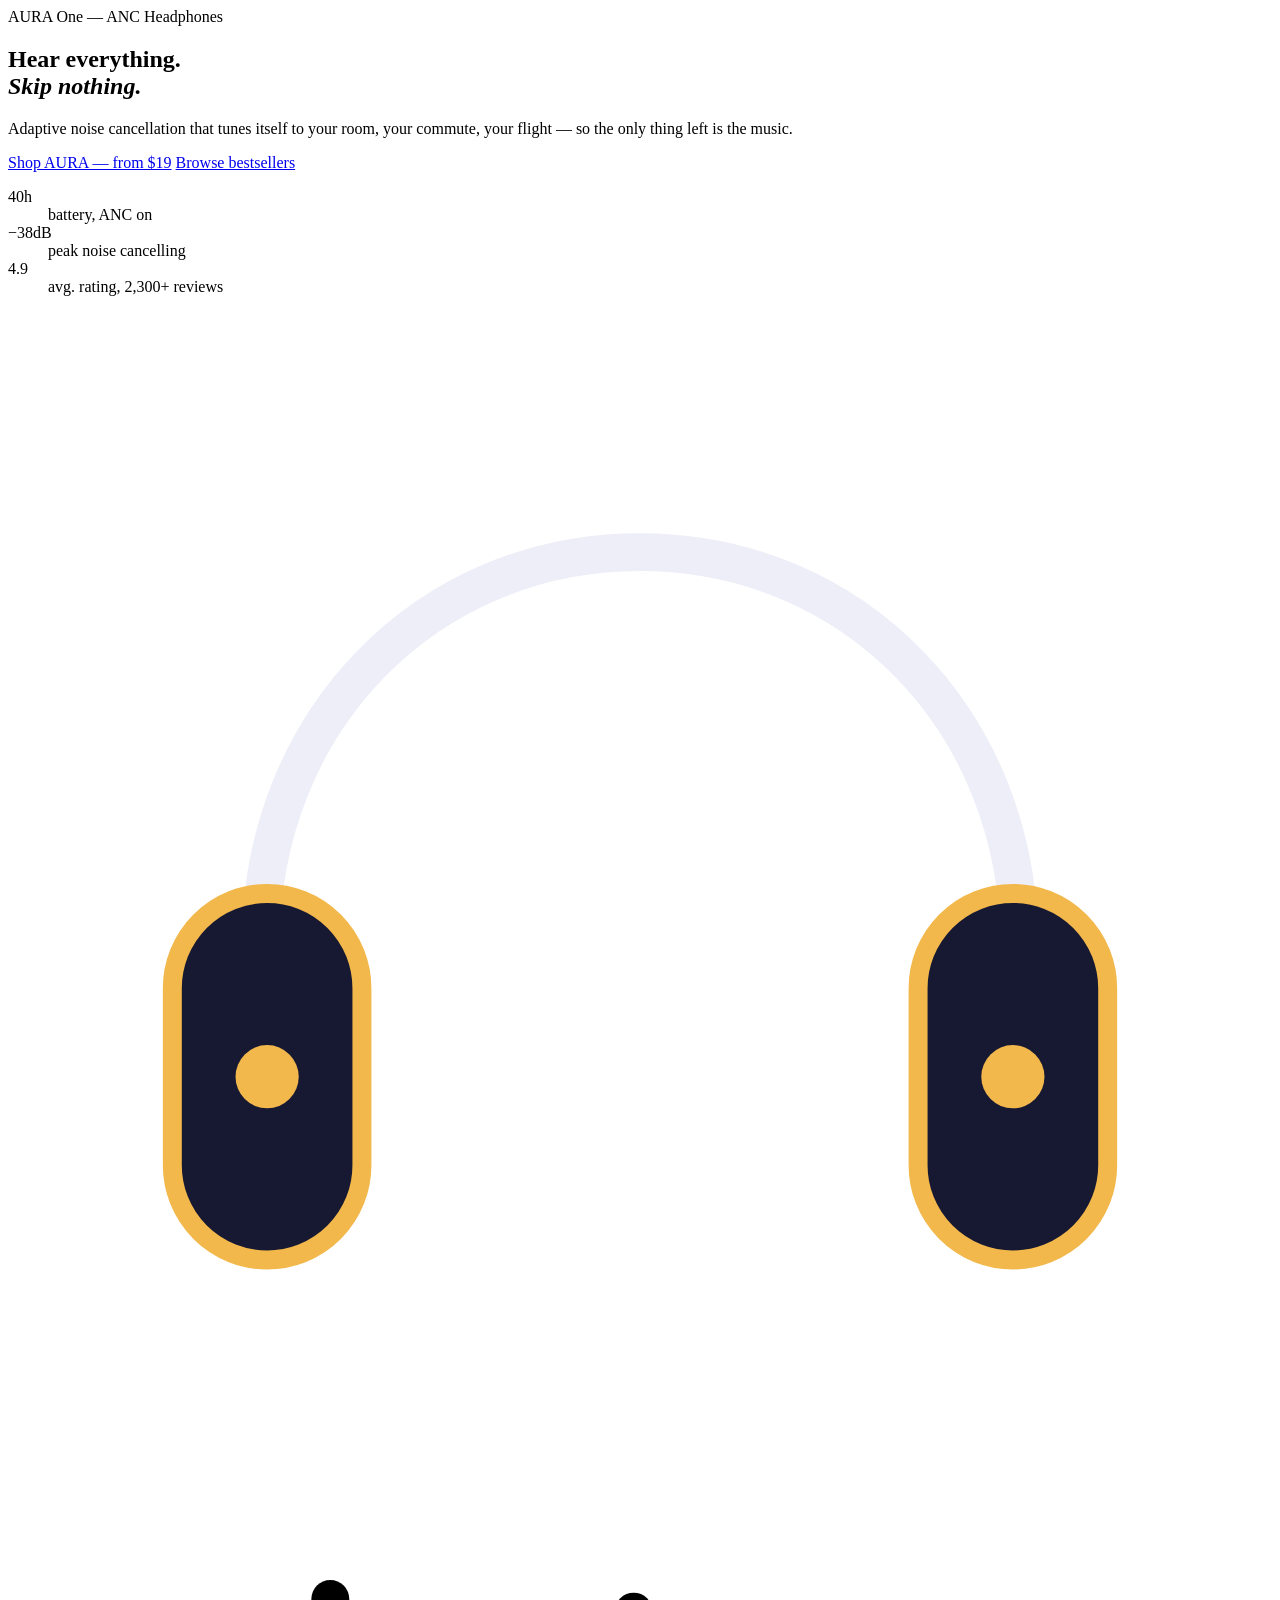
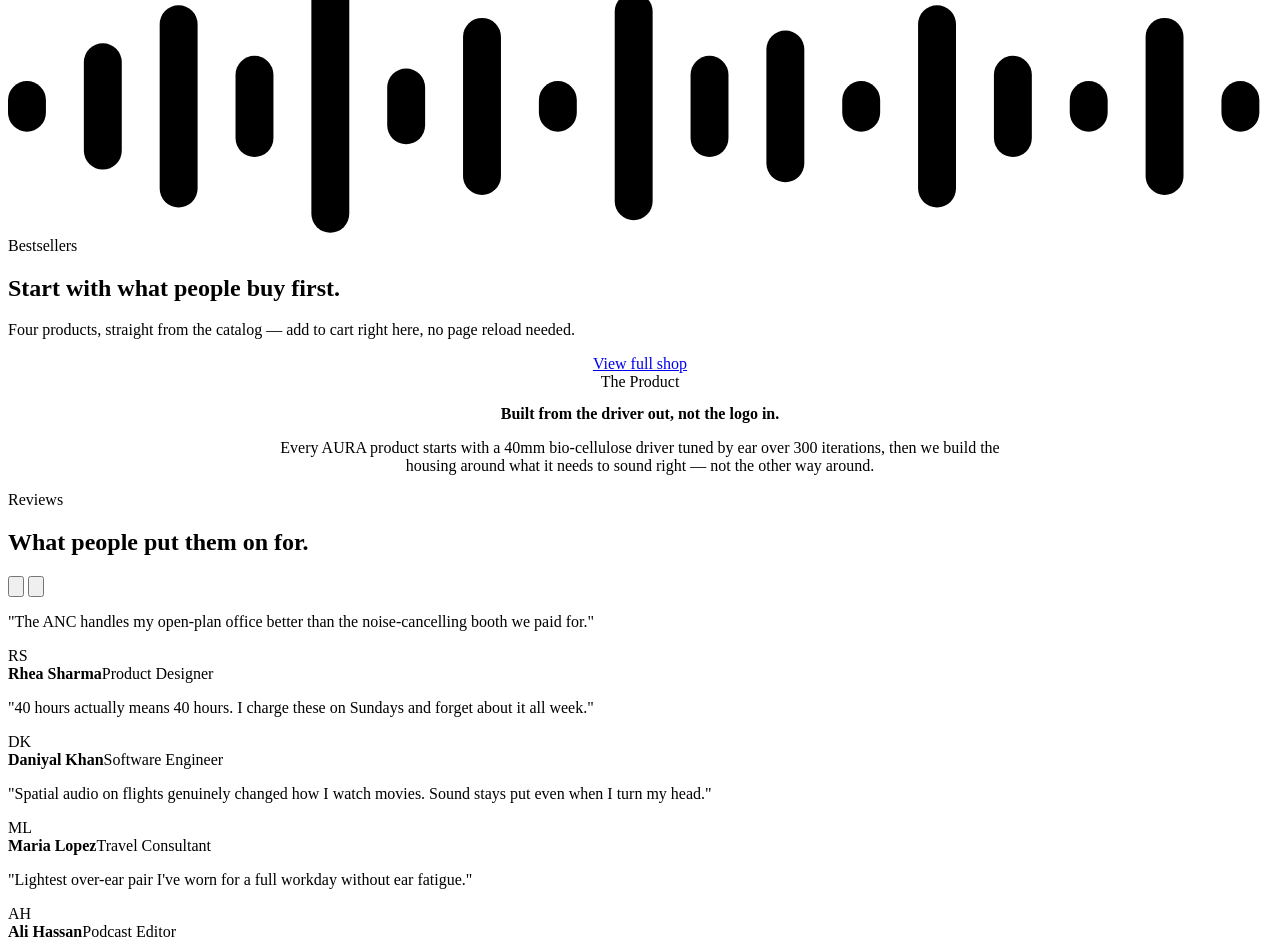
==== index.html @ 290ba837 "Add files via upload" ====
<!DOCTYPE html>
<html lang="en">
<head>
<meta charset="UTF-8" />
<meta name="viewport" content="width=device-width, initial-scale=1.0" />
<title>AURA — Headphones Tuned to Nothing But You</title>
<meta name="description" content="Shop AURA headphones, earbuds, speakers and accessories. Adaptive ANC, 40-hour battery, spatial audio." />

<link rel="preconnect" href="https://fonts.googleapis.com">
<link rel="preconnect" href="https://fonts.gstatic.com" crossorigin>
<link href="https://fonts.googleapis.com/css2?family=Space+Grotesk:wght@500;600;700&family=Inter:wght@400;500;600;700&family=JetBrains+Mono:wght@400;500&display=swap" rel="stylesheet">

<link rel="stylesheet" href="css/tokens.css">
<link rel="stylesheet" href="css/base.css">
<link rel="stylesheet" href="css/components.css">
<link rel="stylesheet" href="css/navbar.css">
<link rel="stylesheet" href="css/hero.css">
<link rel="stylesheet" href="css/shop.css">
<link rel="stylesheet" href="css/testimonials.css">
<link rel="stylesheet" href="css/footer.css">
</head>
<body>

<div id="site-header"></div>

<main id="top">

  <section class="hero">
    <div class="container hero__grid">
      <div class="hero__copy">
        <span class="eyebrow">AURA One — ANC Headphones</span>
        <h1>Hear everything.<br><em>Skip nothing.</em></h1>
        <p>Adaptive noise cancellation that tunes itself to your room, your commute, your flight — so the only thing left is the music.</p>

        <div class="hero__actions">
          <a href="shop.html" class="btn btn--primary">Shop AURA — from $19</a>
          <a href="#featured" class="btn btn--ghost">Browse bestsellers</a>
        </div>

        <dl class="hero__stats">
          <div><dt>40h</dt><dd>battery, ANC on</dd></div>
          <div><dt>−38dB</dt><dd>peak noise cancelling</dd></div>
          <div><dt>4.9</dt><dd>avg. rating, 2,300+ reviews</dd></div>
        </dl>
      </div>

      <div class="hero__visual" aria-hidden="true">
        <div class="hero__orb"></div>
        <svg class="hero__phones" viewBox="0 0 200 200" fill="none" xmlns="http://www.w3.org/2000/svg">
          <path d="M40 100C40 65 66 38 100 38C134 38 160 65 160 100" stroke="#EDEEF7" stroke-width="6" stroke-linecap="round"/>
          <rect x="26" y="92" width="30" height="58" rx="15" fill="#171932" stroke="#F2B84B" stroke-width="3"/>
          <rect x="144" y="92" width="30" height="58" rx="15" fill="#171932" stroke="#F2B84B" stroke-width="3"/>
          <circle cx="41" cy="121" r="5" fill="#F2B84B"/>
          <circle cx="159" cy="121" r="5" fill="#F2B84B"/>
        </svg>
        <svg class="hero__wave" viewBox="0 0 200 40" xmlns="http://www.w3.org/2000/svg">
          <rect x="0" y="16" width="6" height="8" rx="3" style="animation-delay:0ms"/>
          <rect x="12" y="10" width="6" height="20" rx="3" style="animation-delay:80ms"/>
          <rect x="24" y="4" width="6" height="32" rx="3" style="animation-delay:160ms"/>
          <rect x="36" y="12" width="6" height="16" rx="3" style="animation-delay:240ms"/>
          <rect x="48" y="0" width="6" height="40" rx="3" style="animation-delay:320ms"/>
          <rect x="60" y="14" width="6" height="12" rx="3" style="animation-delay:400ms"/>
          <rect x="72" y="6" width="6" height="28" rx="3" style="animation-delay:480ms"/>
          <rect x="84" y="16" width="6" height="8" rx="3" style="animation-delay:560ms"/>
          <rect x="96" y="2" width="6" height="36" rx="3" style="animation-delay:640ms"/>
          <rect x="108" y="12" width="6" height="16" rx="3" style="animation-delay:720ms"/>
          <rect x="120" y="8" width="6" height="24" rx="3" style="animation-delay:800ms"/>
          <rect x="132" y="16" width="6" height="8" rx="3" style="animation-delay:880ms"/>
          <rect x="144" y="4" width="6" height="32" rx="3" style="animation-delay:960ms"/>
          <rect x="156" y="12" width="6" height="16" rx="3" style="animation-delay:1040ms"/>
          <rect x="168" y="16" width="6" height="8" rx="3" style="animation-delay:1120ms"/>
          <rect x="180" y="6" width="6" height="28" rx="3" style="animation-delay:1200ms"/>
          <rect x="192" y="16" width="6" height="8" rx="3" style="animation-delay:1280ms"/>
        </svg>
      </div>
    </div>
  </section>

  <!-- ============================= FEATURED PRODUCTS (dynamic) ============================= -->
  <section class="section" id="featured">
    <div class="container">
      <div class="section-head reveal">
        <span class="eyebrow">Bestsellers</span>
        <h2>Start with what people buy first.</h2>
        <p>Four products, straight from the catalog — add to cart right here, no page reload needed.</p>
      </div>
      <div class="shop-grid" id="featuredGrid"></div>
      <div style="text-align:center; margin-top: var(--sp-6);">
        <a href="shop.html" class="btn btn--ghost">View full shop</a>
      </div>
    </div>
  </section>

  <!-- ============================= ABOUT ============================= -->
  <section class="section" id="about">
    <div class="container about-copy" style="max-width:760px; margin-inline:auto; text-align:center;">
      <span class="eyebrow" style="justify-content:center;">The Product</span>
      <h2 style="font-size: var(--fs-h2); margin-bottom: var(--sp-4);">Built from the driver out, not the logo in.</h2>
      <p class="text-muted" style="font-size: var(--fs-body-lg);">Every AURA product starts with a 40mm bio-cellulose driver tuned by ear over 300 iterations, then we build the housing around what it needs to sound right — not the other way around.</p>
    </div>
  </section>

  <!-- ============================= TESTIMONIALS ============================= -->
  <section class="section" id="testimonials">
    <div class="container">
      <div class="testimonials__head">
        <div class="section-head reveal" style="margin-bottom:0;">
          <span class="eyebrow">Reviews</span>
          <h2>What people put them on for.</h2>
        </div>
        <div class="testimonials__controls reveal">
          <button type="button" data-t-prev aria-label="Previous testimonial">
            <svg viewBox="0 0 24 24" fill="none" stroke="currentColor" stroke-width="2"><path d="M15 18l-6-6 6-6"/></svg>
          </button>
          <button type="button" data-t-next aria-label="Next testimonial">
            <svg viewBox="0 0 24 24" fill="none" stroke="currentColor" stroke-width="2"><path d="M9 18l6-6-6-6"/></svg>
          </button>
        </div>
      </div>

      <div class="testimonials__track-wrap reveal">
        <div class="testimonials__track">
          <article class="card t-card">
            <p class="t-card__quote">"The ANC handles my open-plan office better than the noise-cancelling booth we paid for."</p>
            <div class="t-card__person"><div class="t-card__avatar">RS</div><div><strong>Rhea Sharma</strong><span>Product Designer</span></div></div>
          </article>
          <article class="card t-card">
            <p class="t-card__quote">"40 hours actually means 40 hours. I charge these on Sundays and forget about it all week."</p>
            <div class="t-card__person"><div class="t-card__avatar">DK</div><div><strong>Daniyal Khan</strong><span>Software Engineer</span></div></div>
          </article>
          <article class="card t-card">
            <p class="t-card__quote">"Spatial audio on flights genuinely changed how I watch movies. Sound stays put even when I turn my head."</p>
            <div class="t-card__person"><div class="t-card__avatar">ML</div><div><strong>Maria Lopez</strong><span>Travel Consultant</span></div></div>
          </article>
          <article class="card t-card">
            <p class="t-card__quote">"Lightest over-ear pair I've worn for a full workday without ear fatigue."</p>
            <div class="t-card__person"><div class="t-card__avatar">AH</div><div><strong>Ali Hassan</strong><span>Podcast Editor</span></div></div>
          </article>
        </div>
      </div>
      <div class="testimonials__dots"></div>
    </div>
  </section>

</main>

<div id="site-footer"></div>

<script src="js/products-data.js"></script>
<script src="js/cart-store.js"></script>
<script src="js/layout.js"></script>
<script src="js/product-card.js"></script>
<script src="js/scrollReveal.js" defer></script>
<script src="js/testimonials.js" defer></script>
<script>
  renderHeader('home');
  renderFooter();
  renderProductGrid(document.getElementById('featuredGrid'), PRODUCTS.slice(0, 4));
</script>
</body>
</html>
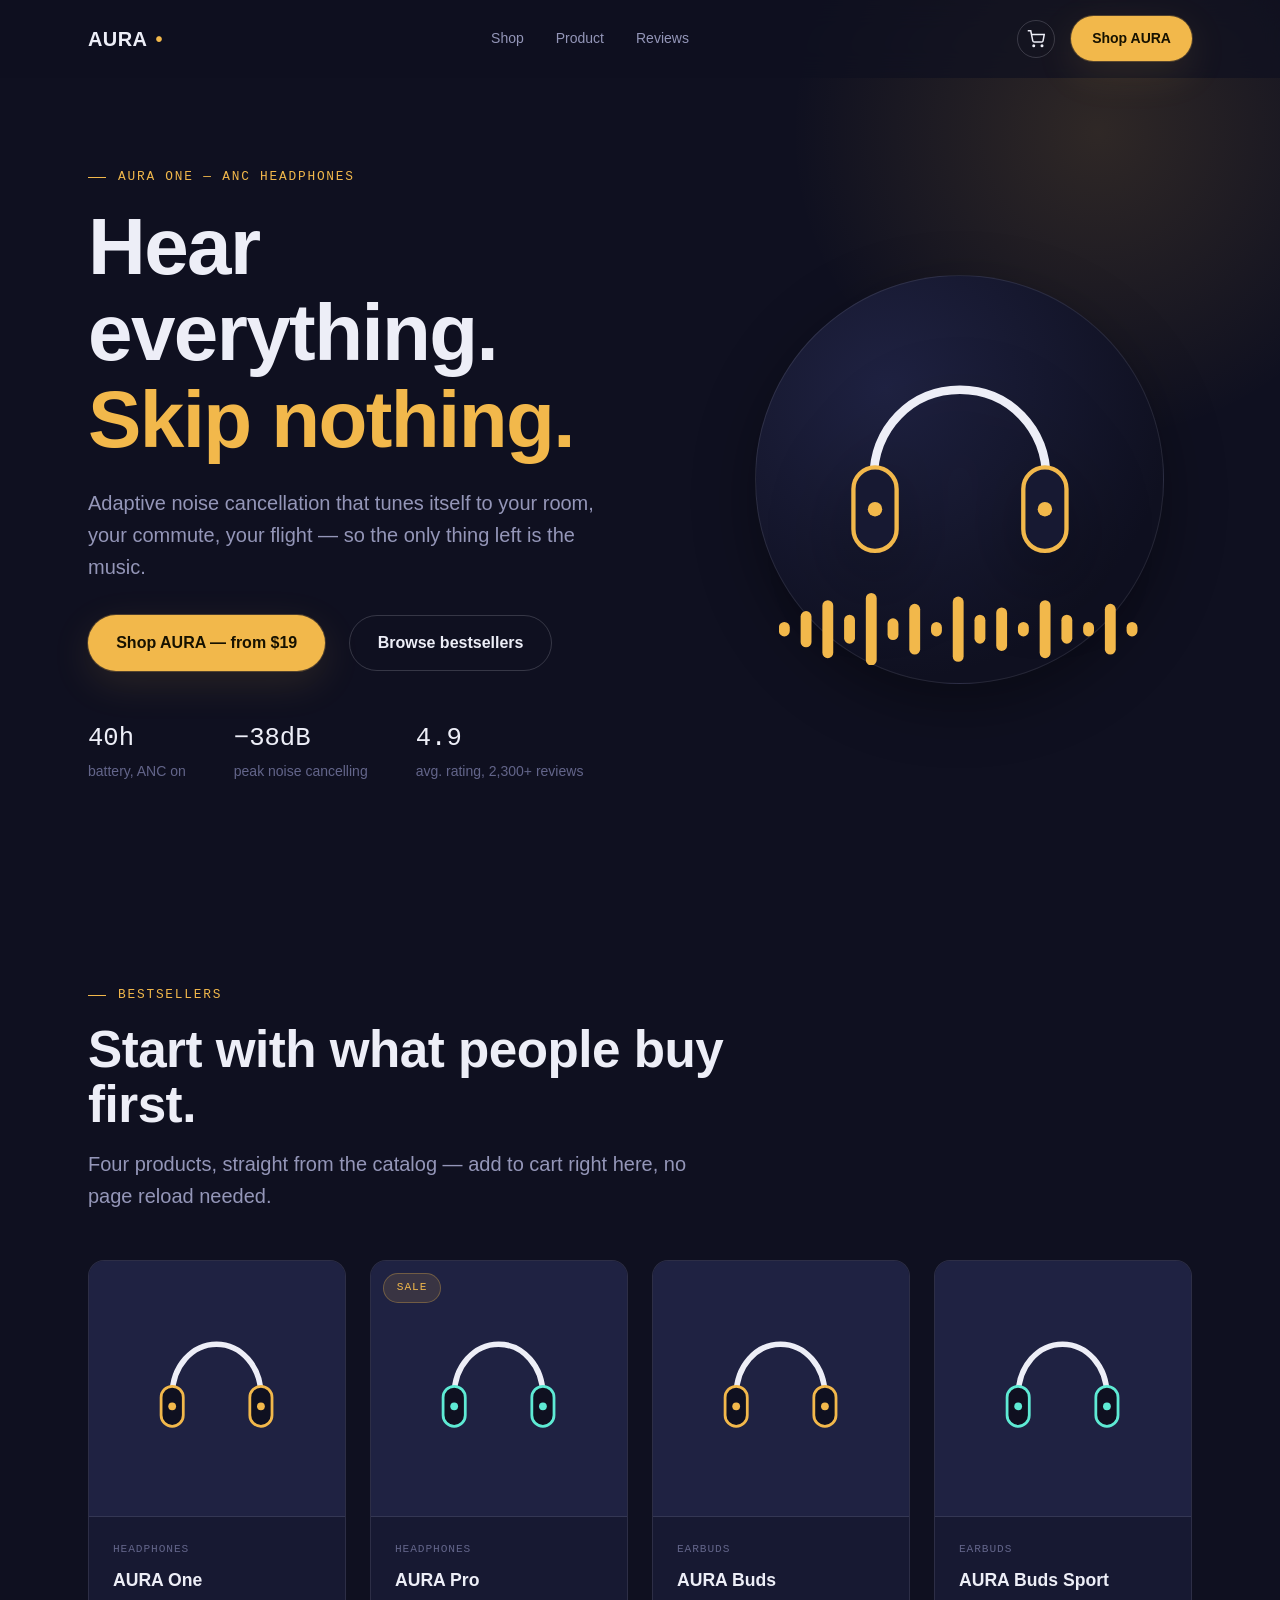
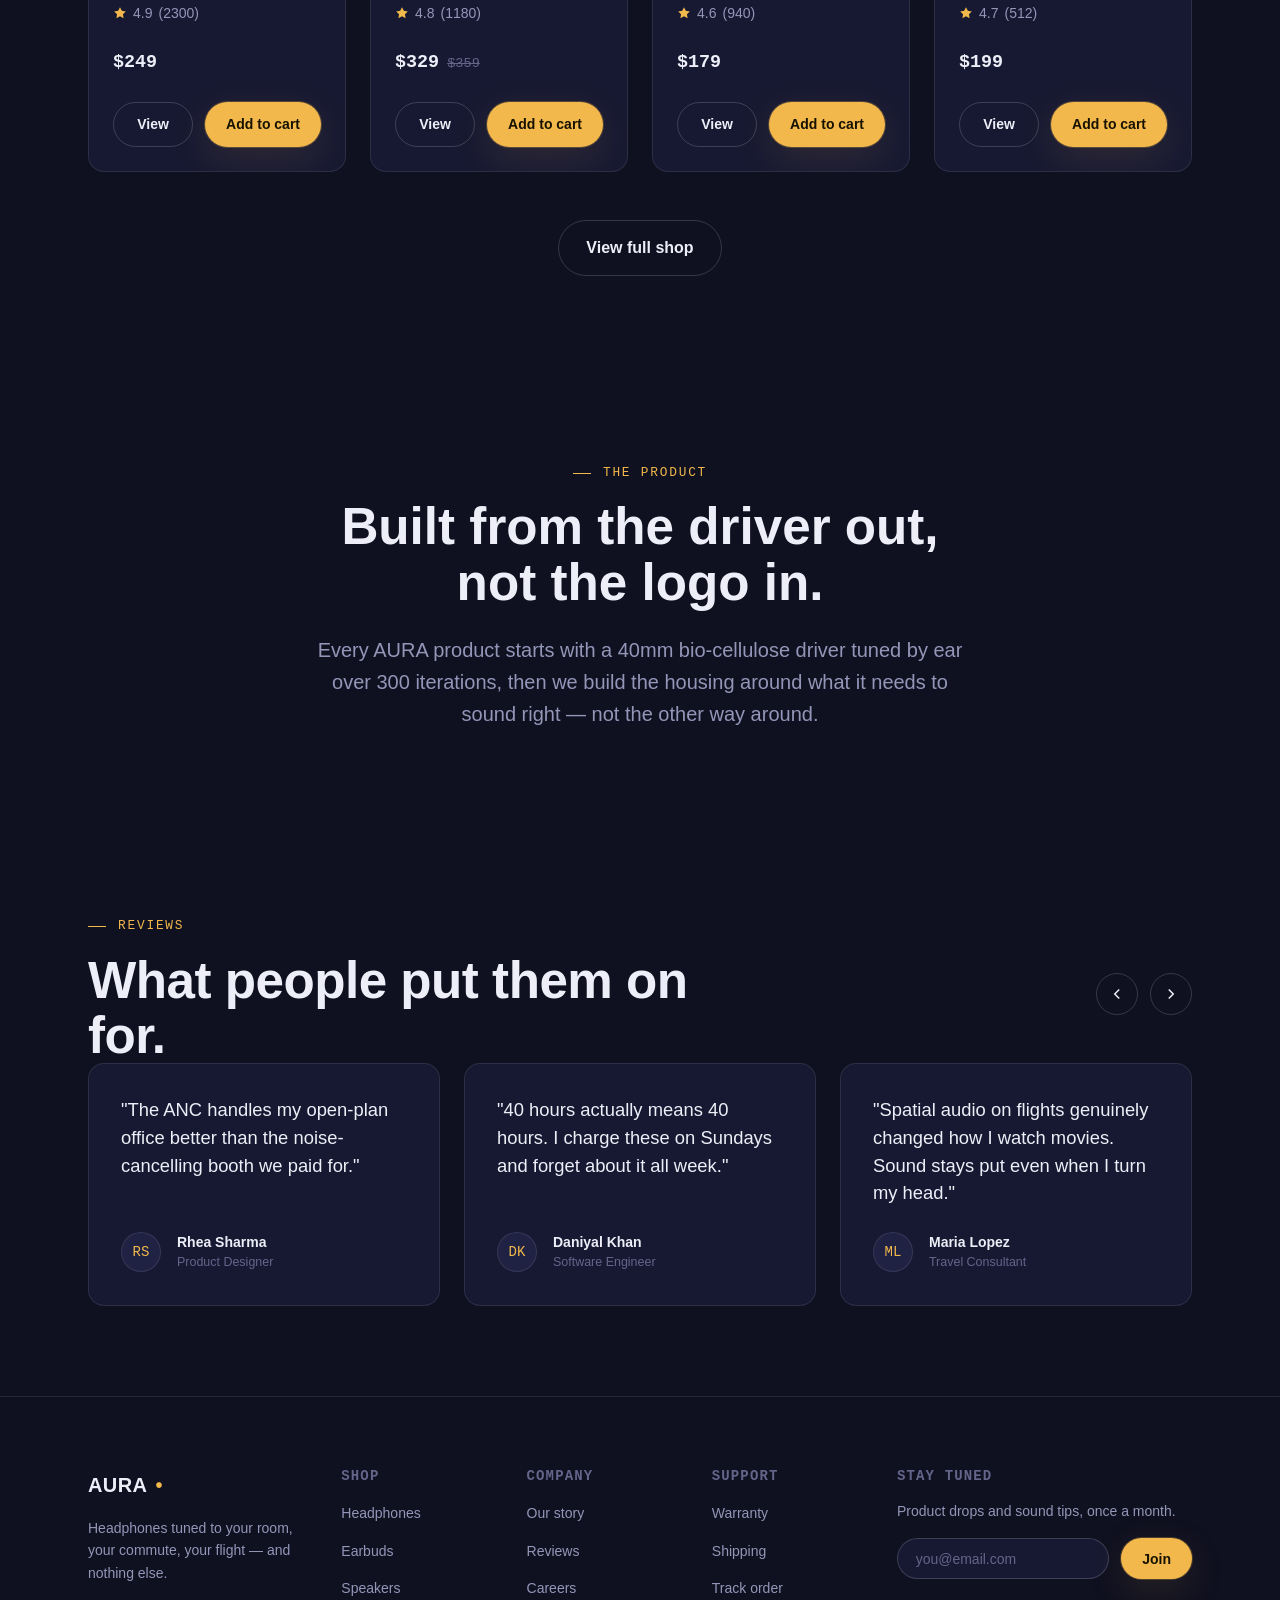
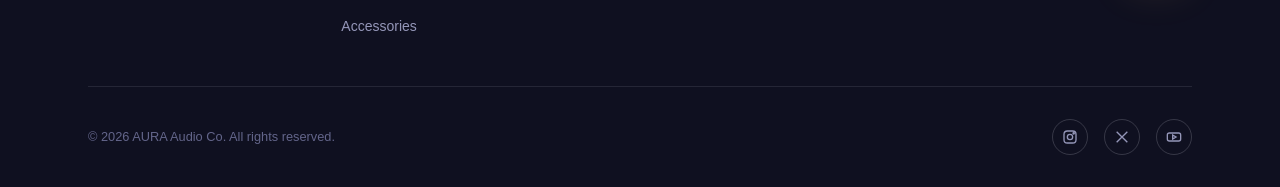
==== commit 5fe7625c: "Update index.html" ====
--- a/index.html
+++ b/index.html
@@ -10,14 +10,14 @@
 <link rel="preconnect" href="https://fonts.gstatic.com" crossorigin>
 <link href="https://fonts.googleapis.com/css2?family=Space+Grotesk:wght@500;600;700&family=Inter:wght@400;500;600;700&family=JetBrains+Mono:wght@400;500&display=swap" rel="stylesheet">
 
-<link rel="stylesheet" href="css/tokens.css">
-<link rel="stylesheet" href="css/base.css">
-<link rel="stylesheet" href="css/components.css">
-<link rel="stylesheet" href="css/navbar.css">
-<link rel="stylesheet" href="css/hero.css">
-<link rel="stylesheet" href="css/shop.css">
-<link rel="stylesheet" href="css/testimonials.css">
-<link rel="stylesheet" href="css/footer.css">
+<link rel="stylesheet" href="tokens.css">
+<link rel="stylesheet" href="base.css">
+<link rel="stylesheet" href="components.css">
+<link rel="stylesheet" href="navbar.css">
+<link rel="stylesheet" href="hero.css">
+<link rel="stylesheet" href="shop.css">
+<link rel="stylesheet" href="testimonials.css">
+<link rel="stylesheet" href="footer.css">
 </head>
 <body>
 
@@ -146,12 +146,12 @@
 
 <div id="site-footer"></div>
 
-<script src="js/products-data.js"></script>
-<script src="js/cart-store.js"></script>
-<script src="js/layout.js"></script>
-<script src="js/product-card.js"></script>
-<script src="js/scrollReveal.js" defer></script>
-<script src="js/testimonials.js" defer></script>
+<script src="products-data.js"></script>
+<script src="cart-store.js"></script>
+<script src="layout.js"></script>
+<script src="product-card.js"></script>
+<script src="scrollReveal.js" defer></script>
+<script src="testimonials.js" defer></script>
 <script>
   renderHeader('home');
   renderFooter();
--- a/tokens.css
+++ b/tokens.css
@@ -0,0 +1,68 @@
+/* ==========================================================================
+   AURA — Design Tokens
+   Single source of truth for color, type, spacing, motion.
+   Every component file reads from these variables — never hardcode values.
+   ========================================================================== */
+
+:root {
+  /* ---- Color: deep indigo studio, warm signal gold ---- */
+  --color-bg: #0F1020;
+  --color-bg-panel: #171932;
+  --color-bg-panel-raised: #1F2242;
+  --color-line: rgba(232, 233, 243, 0.10);
+  --color-line-strong: rgba(232, 233, 243, 0.18);
+
+  --color-text: #EDEEF7;
+  --color-text-muted: #9496B8;
+  --color-text-faint: #63658A;
+
+  --color-accent: #F2B84B;       /* signal gold — CTAs, highlights, waveform peaks */
+  --color-accent-dim: #B98A2E;
+  --color-accent-ink: #171200;   /* text on top of gold */
+
+  --color-teal: #5EEAD4;         /* secondary accent — used sparingly for data/specs */
+
+  /* ---- Type ---- */
+  --font-display: 'Space Grotesk', 'Segoe UI', sans-serif;
+  --font-body: 'Inter', 'Segoe UI', sans-serif;
+  --font-mono: 'JetBrains Mono', 'Courier New', monospace;
+
+  --fs-h1: clamp(2.6rem, 5vw + 1rem, 5rem);
+  --fs-h2: clamp(2rem, 3vw + 1rem, 3.2rem);
+  --fs-h3: clamp(1.3rem, 1.2vw + 1rem, 1.7rem);
+  --fs-body-lg: clamp(1.05rem, 0.4vw + 1rem, 1.25rem);
+  --fs-body: 1rem;
+  --fs-small: 0.875rem;
+  --fs-eyebrow: 0.8rem;
+
+  /* ---- Spacing scale (8px base) ---- */
+  --sp-1: 0.5rem;
+  --sp-2: 0.75rem;
+  --sp-3: 1rem;
+  --sp-4: 1.5rem;
+  --sp-5: 2rem;
+  --sp-6: 3rem;
+  --sp-7: 4.5rem;
+  --sp-8: 7rem;
+
+  --section-pad-y: clamp(4rem, 7vw, 7rem);
+  --container-w: 1200px;
+  --container-pad-x: clamp(1.25rem, 4vw, 3rem);
+
+  /* ---- Shape & motion ---- */
+  --radius-sm: 8px;
+  --radius-md: 16px;
+  --radius-lg: 28px;
+  --radius-pill: 999px;
+
+  --ease-out: cubic-bezier(0.16, 1, 0.3, 1);
+  --dur-fast: 180ms;
+  --dur-med: 420ms;
+
+  --shadow-soft: 0 20px 60px rgba(0, 0, 0, 0.35);
+  --shadow-glow: 0 0 0 1px rgba(242, 184, 75, 0.25), 0 12px 40px rgba(242, 184, 75, 0.12);
+}
+
+@media (prefers-reduced-motion: reduce) {
+  :root { --dur-fast: 0ms; --dur-med: 0ms; }
+}
--- a/base.css
+++ b/base.css
@@ -0,0 +1,101 @@
+/* ==========================================================================
+   Base — reset, typography, layout primitives
+   ========================================================================== */
+
+*, *::before, *::after { box-sizing: border-box; }
+
+html { scroll-behavior: smooth; }
+
+body {
+  margin: 0;
+  background: var(--color-bg);
+  color: var(--color-text);
+  font-family: var(--font-body);
+  font-size: var(--fs-body);
+  line-height: 1.6;
+  -webkit-font-smoothing: antialiased;
+  overflow-x: hidden;
+}
+
+img, svg { display: block; max-width: 100%; }
+
+a { color: inherit; text-decoration: none; }
+
+h1, h2, h3, h4 { font-family: var(--font-display); margin: 0; line-height: 1.08; font-weight: 600; }
+p { margin: 0; }
+ul { margin: 0; padding: 0; list-style: none; }
+button { font-family: inherit; cursor: pointer; }
+
+:focus-visible {
+  outline: 2px solid var(--color-accent);
+  outline-offset: 3px;
+  border-radius: 4px;
+}
+
+.container {
+  width: 100%;
+  max-width: var(--container-w);
+  margin-inline: auto;
+  padding-inline: var(--container-pad-x);
+}
+
+.section {
+  padding-block: var(--section-pad-y);
+  position: relative;
+}
+
+.eyebrow {
+  font-family: var(--font-mono);
+  font-size: var(--fs-eyebrow);
+  letter-spacing: 0.14em;
+  text-transform: uppercase;
+  color: var(--color-accent);
+  display: inline-flex;
+  align-items: center;
+  gap: var(--sp-2);
+  margin-bottom: var(--sp-3);
+}
+
+.eyebrow::before {
+  content: '';
+  width: 18px;
+  height: 1px;
+  background: var(--color-accent);
+}
+
+.section-head {
+  max-width: 640px;
+  margin-bottom: var(--sp-6);
+}
+
+.section-head h2 {
+  font-size: var(--fs-h2);
+  letter-spacing: -0.01em;
+}
+
+.section-head p {
+  margin-top: var(--sp-3);
+  color: var(--color-text-muted);
+  font-size: var(--fs-body-lg);
+}
+
+.text-muted { color: var(--color-text-muted); }
+
+.visually-hidden {
+  position: absolute;
+  width: 1px; height: 1px;
+  overflow: hidden;
+  clip: rect(0 0 0 0);
+  white-space: nowrap;
+}
+
+/* Reveal-on-scroll utility, toggled by js/scrollReveal.js */
+.reveal {
+  opacity: 0;
+  transform: translateY(24px);
+  transition: opacity var(--dur-med) var(--ease-out), transform var(--dur-med) var(--ease-out);
+}
+.reveal.is-visible {
+  opacity: 1;
+  transform: translateY(0);
+}
--- a/components.css
+++ b/components.css
@@ -0,0 +1,80 @@
+/* ==========================================================================
+   Components — buttons, cards, badges, dividers
+   Reused across every section so the whole site stays visually consistent.
+   ========================================================================== */
+
+/* ---- Buttons ---- */
+.btn {
+  display: inline-flex;
+  align-items: center;
+  justify-content: center;
+  gap: var(--sp-2);
+  padding: 0.9rem 1.7rem;
+  border-radius: var(--radius-pill);
+  font-family: var(--font-body);
+  font-weight: 600;
+  font-size: var(--fs-body);
+  border: 1px solid transparent;
+  transition: transform var(--dur-fast) var(--ease-out), box-shadow var(--dur-fast) var(--ease-out), background var(--dur-fast) var(--ease-out);
+  white-space: nowrap;
+}
+.btn:hover { transform: translateY(-2px); }
+.btn:active { transform: translateY(0); }
+
+.btn--primary {
+  background: var(--color-accent);
+  color: var(--color-accent-ink);
+  box-shadow: var(--shadow-glow);
+}
+.btn--primary:hover { box-shadow: 0 0 0 1px rgba(242,184,75,0.4), 0 18px 50px rgba(242, 184, 75, 0.22); }
+
+.btn--ghost {
+  background: transparent;
+  color: var(--color-text);
+  border-color: var(--color-line-strong);
+}
+.btn--ghost:hover { border-color: var(--color-accent); color: var(--color-accent); }
+
+.btn--sm { padding: 0.65rem 1.25rem; font-size: var(--fs-small); }
+.btn--block { width: 100%; }
+
+/* ---- Card ---- */
+.card {
+  background: var(--color-bg-panel);
+  border: 1px solid var(--color-line);
+  border-radius: var(--radius-md);
+  padding: var(--sp-5);
+  transition: border-color var(--dur-fast) var(--ease-out), transform var(--dur-fast) var(--ease-out);
+}
+.card:hover { border-color: var(--color-line-strong); }
+
+/* ---- Badge / pill tag ---- */
+.badge {
+  display: inline-flex;
+  align-items: center;
+  padding: 0.3rem 0.8rem;
+  border-radius: var(--radius-pill);
+  font-family: var(--font-mono);
+  font-size: 0.7rem;
+  letter-spacing: 0.08em;
+  text-transform: uppercase;
+  background: rgba(242, 184, 75, 0.12);
+  color: var(--color-accent);
+  border: 1px solid rgba(242, 184, 75, 0.3);
+}
+
+/* ---- Waveform divider — the site's signature motif ---- */
+.waveform-divider {
+  width: 100%;
+  height: 40px;
+  display: block;
+  color: var(--color-line-strong);
+}
+.waveform-divider path { stroke: currentColor; }
+
+/* ---- Numeric spec chip (mono font for data) ---- */
+.spec {
+  font-family: var(--font-mono);
+  color: var(--color-teal);
+  font-size: var(--fs-small);
+}
--- a/navbar.css
+++ b/navbar.css
@@ -0,0 +1,119 @@
+/* ==========================================================================
+   Navbar
+   ========================================================================== */
+
+.navbar {
+  position: fixed;
+  top: 0; left: 0; right: 0;
+  z-index: 100;
+  padding-block: var(--sp-3);
+  background: rgba(15, 16, 32, 0.7);
+  backdrop-filter: blur(14px);
+  -webkit-backdrop-filter: blur(14px);
+  border-bottom: 1px solid transparent;
+  transition: border-color var(--dur-fast) var(--ease-out), background var(--dur-fast) var(--ease-out);
+}
+.navbar.is-scrolled {
+  border-bottom-color: var(--color-line);
+  background: rgba(15, 16, 32, 0.92);
+}
+
+.navbar__inner {
+  display: flex;
+  align-items: center;
+  justify-content: space-between;
+  gap: var(--sp-4);
+}
+
+.navbar__logo {
+  font-family: var(--font-display);
+  font-size: 1.25rem;
+  font-weight: 700;
+  letter-spacing: 0.02em;
+  display: flex;
+  align-items: center;
+  gap: 0.5rem;
+}
+.navbar__logo span { color: var(--color-accent); }
+
+.navbar__links {
+  display: flex;
+  align-items: center;
+  gap: var(--sp-5);
+}
+.navbar__links a {
+  font-size: var(--fs-small);
+  color: var(--color-text-muted);
+  transition: color var(--dur-fast) var(--ease-out);
+}
+.navbar__links a:hover { color: var(--color-text); }
+
+.navbar__cta { display: flex; align-items: center; gap: var(--sp-3); }
+
+.cart-link {
+  position: relative;
+  width: 38px; height: 38px;
+  display: grid;
+  place-items: center;
+  color: var(--color-text);
+  border: 1px solid var(--color-line-strong);
+  border-radius: 50%;
+  transition: border-color var(--dur-fast) var(--ease-out), color var(--dur-fast) var(--ease-out);
+}
+.cart-link:hover { border-color: var(--color-accent); color: var(--color-accent); }
+.cart-link svg { width: 18px; height: 18px; }
+.cart-link__badge {
+  position: absolute;
+  top: -6px; right: -6px;
+  min-width: 18px; height: 18px;
+  padding: 0 4px;
+  border-radius: var(--radius-pill);
+  background: var(--color-accent);
+  color: var(--color-accent-ink);
+  font-family: var(--font-mono);
+  font-size: 0.65rem;
+  font-weight: 700;
+  display: none;
+  align-items: center;
+  justify-content: center;
+}
+
+.navbar__toggle {
+  display: none;
+  flex-direction: column;
+  gap: 5px;
+  background: none;
+  border: none;
+  padding: 8px;
+}
+.navbar__toggle span {
+  width: 22px; height: 2px;
+  background: var(--color-text);
+  border-radius: 2px;
+  transition: transform var(--dur-fast) var(--ease-out), opacity var(--dur-fast) var(--ease-out);
+}
+.navbar__toggle[aria-expanded="true"] span:nth-child(1) { transform: translateY(7px) rotate(45deg); }
+.navbar__toggle[aria-expanded="true"] span:nth-child(2) { opacity: 0; }
+.navbar__toggle[aria-expanded="true"] span:nth-child(3) { transform: translateY(-7px) rotate(-45deg); }
+
+@media (max-width: 860px) {
+  .navbar__links {
+    position: fixed;
+    top: 64px; left: 0; right: 0;
+    flex-direction: column;
+    align-items: stretch;
+    gap: 0;
+    background: var(--color-bg-panel);
+    border-bottom: 1px solid var(--color-line);
+    max-height: 0;
+    overflow: hidden;
+    transition: max-height var(--dur-med) var(--ease-out);
+  }
+  .navbar__links.is-open { max-height: 320px; }
+  .navbar__links a {
+    padding: var(--sp-3) var(--container-pad-x);
+    border-bottom: 1px solid var(--color-line);
+  }
+  .navbar__toggle { display: flex; }
+  .navbar__cta .btn--ghost { display: none; }
+}
--- a/hero.css
+++ b/hero.css
@@ -0,0 +1,126 @@
+/* ==========================================================================
+   Hero
+   ========================================================================== */
+
+.hero {
+  padding-top: clamp(7rem, 14vw, 10rem);
+  padding-bottom: var(--section-pad-y);
+  position: relative;
+  overflow: hidden;
+}
+
+.hero::before {
+  content: '';
+  position: absolute;
+  top: -20%; right: -10%;
+  width: 620px; height: 620px;
+  background: radial-gradient(circle, rgba(242, 184, 75, 0.14) 0%, transparent 70%);
+  pointer-events: none;
+}
+
+.hero__grid {
+  display: grid;
+  grid-template-columns: 1.1fr 0.9fr;
+  gap: var(--sp-7);
+  align-items: center;
+}
+
+.hero__copy h1 {
+  font-size: var(--fs-h1);
+  letter-spacing: -0.02em;
+  margin-bottom: var(--sp-4);
+}
+.hero__copy h1 em {
+  font-style: normal;
+  color: var(--color-accent);
+}
+
+.hero__copy p {
+  font-size: var(--fs-body-lg);
+  color: var(--color-text-muted);
+  max-width: 46ch;
+  margin-bottom: var(--sp-5);
+}
+
+.hero__actions {
+  display: flex;
+  align-items: center;
+  gap: var(--sp-4);
+  flex-wrap: wrap;
+  margin-bottom: var(--sp-6);
+}
+
+.hero__actions .btn--ghost {
+  gap: var(--sp-2);
+}
+
+.hero__stats {
+  display: flex;
+  gap: var(--sp-6);
+  flex-wrap: wrap;
+}
+.hero__stats dt {
+  font-family: var(--font-mono);
+  font-size: 1.6rem;
+  color: var(--color-text);
+}
+.hero__stats dd {
+  margin: 0;
+  font-size: var(--fs-small);
+  color: var(--color-text-faint);
+}
+
+/* ---- Visual: headphone silhouette + live waveform ---- */
+.hero__visual {
+  position: relative;
+  aspect-ratio: 1 / 1;
+  display: grid;
+  place-items: center;
+}
+
+.hero__orb {
+  position: absolute;
+  inset: 6%;
+  border-radius: 50%;
+  background: radial-gradient(circle at 32% 28%, var(--color-bg-panel-raised), var(--color-bg) 72%);
+  border: 1px solid var(--color-line);
+  box-shadow: var(--shadow-soft);
+}
+
+.hero__phones {
+  position: relative;
+  width: 62%;
+  z-index: 2;
+  filter: drop-shadow(0 30px 40px rgba(0,0,0,0.45));
+}
+
+.hero__wave {
+  position: absolute;
+  bottom: 10%;
+  left: 50%;
+  transform: translateX(-50%);
+  width: 78%;
+  z-index: 3;
+}
+
+.hero__wave rect {
+  fill: var(--color-accent);
+  animation: wave-pulse 1.1s ease-in-out infinite;
+  transform-origin: center;
+}
+
+@keyframes wave-pulse {
+  0%, 100% { transform: scaleY(0.35); }
+  50% { transform: scaleY(1); }
+}
+
+@media (max-width: 960px) {
+  .hero__grid { grid-template-columns: 1fr; }
+  .hero__visual { max-width: 420px; margin-inline: auto; order: -1; }
+}
+
+@media (max-width: 480px) {
+  .hero__stats { gap: var(--sp-5); }
+  .hero__actions { flex-direction: column; align-items: stretch; }
+  .hero__actions .btn { width: 100%; }
+}
--- a/shop.css
+++ b/shop.css
@@ -0,0 +1,213 @@
+/* ==========================================================================
+   Product card component — reused on home (featured), shop grid,
+   and "related products" on the product detail page.
+   ========================================================================== */
+
+.product-card {
+  display: flex;
+  flex-direction: column;
+  overflow: hidden;
+  padding: 0;
+}
+
+.product-card__media {
+  aspect-ratio: 1 / 1;
+  background: var(--color-bg-panel-raised);
+  display: grid;
+  place-items: center;
+  position: relative;
+  border-bottom: 1px solid var(--color-line);
+}
+.product-card__media svg { width: 52%; }
+
+.product-card__sale {
+  position: absolute;
+  top: 12px; left: 12px;
+}
+
+.product-card__body {
+  padding: var(--sp-4);
+  display: flex;
+  flex-direction: column;
+  gap: var(--sp-2);
+  flex: 1;
+}
+
+.product-card__cat {
+  font-family: var(--font-mono);
+  font-size: 0.7rem;
+  letter-spacing: 0.08em;
+  text-transform: uppercase;
+  color: var(--color-text-faint);
+}
+
+.product-card__name {
+  font-family: var(--font-display);
+  font-size: 1.1rem;
+  font-weight: 600;
+}
+.product-card__name a { color: inherit; }
+.product-card__name a:hover { color: var(--color-accent); }
+
+.product-card__rating {
+  display: flex;
+  align-items: center;
+  gap: 6px;
+  font-size: var(--fs-small);
+  color: var(--color-text-muted);
+}
+.product-card__rating svg { width: 14px; height: 14px; color: var(--color-accent); }
+
+.product-card__price {
+  display: flex;
+  align-items: baseline;
+  gap: 8px;
+  margin-top: auto;
+  padding-top: var(--sp-2);
+}
+.product-card__price .now { font-family: var(--font-mono); font-size: 1.15rem; font-weight: 600; }
+.product-card__price .was { font-family: var(--font-mono); font-size: 0.85rem; color: var(--color-text-faint); text-decoration: line-through; }
+
+.product-card__actions {
+  padding: 0 var(--sp-4) var(--sp-4);
+  display: flex;
+  gap: var(--sp-2);
+}
+.product-card__actions .btn { flex: 1; }
+
+/* ==========================================================================
+   Shop page — header bar, filters, grid, empty state
+   ========================================================================== */
+
+.shop-hero {
+  padding-top: clamp(6.5rem, 12vw, 8.5rem);
+  padding-bottom: var(--sp-6);
+}
+.shop-hero h1 { font-size: var(--fs-h2); margin-bottom: var(--sp-2); }
+.shop-hero p { color: var(--color-text-muted); font-size: var(--fs-body-lg); max-width: 60ch; }
+
+.shop-toolbar {
+  display: flex;
+  align-items: center;
+  justify-content: space-between;
+  gap: var(--sp-4);
+  flex-wrap: wrap;
+  padding-bottom: var(--sp-5);
+  margin-bottom: var(--sp-5);
+  border-bottom: 1px solid var(--color-line);
+}
+
+.shop-filters {
+  display: flex;
+  gap: var(--sp-2);
+  flex-wrap: wrap;
+}
+.filter-pill {
+  padding: 0.5rem 1rem;
+  border-radius: var(--radius-pill);
+  border: 1px solid var(--color-line-strong);
+  background: transparent;
+  color: var(--color-text-muted);
+  font-size: var(--fs-small);
+  transition: all var(--dur-fast) var(--ease-out);
+}
+.filter-pill:hover { color: var(--color-text); border-color: var(--color-text-muted); }
+.filter-pill.is-active {
+  background: var(--color-accent);
+  border-color: var(--color-accent);
+  color: var(--color-accent-ink);
+  font-weight: 600;
+}
+
+.shop-search-sort {
+  display: flex;
+  gap: var(--sp-3);
+  align-items: center;
+}
+
+.shop-search {
+  display: flex;
+  align-items: center;
+  gap: var(--sp-2);
+  background: var(--color-bg-panel);
+  border: 1px solid var(--color-line-strong);
+  border-radius: var(--radius-pill);
+  padding: 0.55rem 1rem;
+}
+.shop-search svg { width: 16px; height: 16px; color: var(--color-text-faint); flex-shrink: 0; }
+.shop-search input {
+  background: none;
+  border: none;
+  color: var(--color-text);
+  font-size: var(--fs-small);
+  width: 160px;
+}
+.shop-search input:focus { outline: none; }
+
+.shop-sort {
+  background: var(--color-bg-panel);
+  border: 1px solid var(--color-line-strong);
+  border-radius: var(--radius-pill);
+  color: var(--color-text);
+  padding: 0.6rem 1rem;
+  font-size: var(--fs-small);
+}
+
+.shop-grid {
+  display: grid;
+  grid-template-columns: repeat(4, 1fr);
+  gap: var(--sp-4);
+}
+
+.shop-empty {
+  text-align: center;
+  padding: var(--sp-8) var(--sp-4);
+  color: var(--color-text-muted);
+}
+.shop-empty svg { width: 48px; height: 48px; margin: 0 auto var(--sp-4); color: var(--color-text-faint); }
+
+.results-count {
+  font-family: var(--font-mono);
+  font-size: var(--fs-small);
+  color: var(--color-text-faint);
+}
+
+@media (max-width: 1100px) { .shop-grid { grid-template-columns: repeat(3, 1fr); } }
+@media (max-width: 820px) { .shop-grid { grid-template-columns: repeat(2, 1fr); } }
+@media (max-width: 520px) { .shop-grid { grid-template-columns: 1fr; } }
+
+@media (max-width: 640px) {
+  .shop-toolbar { flex-direction: column; align-items: stretch; }
+  .shop-search-sort { flex-direction: column; align-items: stretch; }
+  .shop-search input { width: 100%; }
+}
+
+/* ==========================================================================
+   Toast — "Added to cart" confirmation
+   ========================================================================== */
+.toast {
+  position: fixed;
+  bottom: 24px;
+  left: 50%;
+  transform: translateX(-50%) translateY(20px);
+  background: var(--color-bg-panel-raised);
+  border: 1px solid var(--color-line-strong);
+  color: var(--color-text);
+  padding: 0.9rem 1.4rem;
+  border-radius: var(--radius-pill);
+  font-size: var(--fs-small);
+  display: flex;
+  align-items: center;
+  gap: var(--sp-2);
+  box-shadow: var(--shadow-soft);
+  z-index: 200;
+  opacity: 0;
+  pointer-events: none;
+  transition: opacity var(--dur-fast) var(--ease-out), transform var(--dur-fast) var(--ease-out);
+}
+.toast.is-visible {
+  opacity: 1;
+  transform: translateX(-50%) translateY(0);
+  pointer-events: auto;
+}
+.toast svg { width: 18px; height: 18px; color: var(--color-accent); flex-shrink: 0; }
--- a/testimonials.css
+++ b/testimonials.css
@@ -0,0 +1,97 @@
+/* ==========================================================================
+   Testimonials
+   ========================================================================== */
+
+.testimonials__head {
+  display: flex;
+  align-items: flex-end;
+  justify-content: space-between;
+  gap: var(--sp-4);
+  flex-wrap: wrap;
+}
+
+.testimonials__controls {
+  display: flex;
+  gap: var(--sp-2);
+  margin-bottom: var(--sp-6);
+}
+
+.testimonials__controls button {
+  width: 42px; height: 42px;
+  border-radius: 50%;
+  border: 1px solid var(--color-line-strong);
+  background: transparent;
+  color: var(--color-text);
+  display: grid;
+  place-items: center;
+  transition: border-color var(--dur-fast) var(--ease-out), color var(--dur-fast) var(--ease-out);
+}
+.testimonials__controls button:hover { border-color: var(--color-accent); color: var(--color-accent); }
+.testimonials__controls svg { width: 18px; height: 18px; }
+
+.testimonials__track-wrap { overflow: hidden; }
+
+.testimonials__track {
+  display: flex;
+  gap: var(--sp-4);
+  transition: transform var(--dur-med) var(--ease-out);
+}
+
+.t-card {
+  flex: 0 0 calc((100% - (2 * var(--sp-4))) / 3);
+  display: flex;
+  flex-direction: column;
+  gap: var(--sp-4);
+}
+
+.t-card__quote {
+  font-family: var(--font-display);
+  font-size: 1.15rem;
+  line-height: 1.5;
+}
+
+.t-card__person {
+  display: flex;
+  align-items: center;
+  gap: var(--sp-3);
+  margin-top: auto;
+}
+
+.t-card__avatar {
+  width: 40px; height: 40px;
+  border-radius: 50%;
+  background: var(--color-bg-panel-raised);
+  border: 1px solid var(--color-line);
+  display: grid;
+  place-items: center;
+  font-family: var(--font-mono);
+  font-size: var(--fs-small);
+  color: var(--color-accent);
+}
+
+.t-card__person strong { display: block; font-size: var(--fs-small); }
+.t-card__person span { display: block; font-size: 0.78rem; color: var(--color-text-faint); }
+
+.testimonials__dots {
+  display: none;
+  justify-content: center;
+  gap: 8px;
+  margin-top: var(--sp-5);
+}
+.testimonials__dots button {
+  width: 8px; height: 8px;
+  border-radius: 50%;
+  border: none;
+  background: var(--color-line-strong);
+  padding: 0;
+}
+.testimonials__dots button.is-active { background: var(--color-accent); }
+
+@media (max-width: 900px) {
+  .t-card { flex: 0 0 calc((100% - var(--sp-4)) / 2); }
+}
+@media (max-width: 620px) {
+  .t-card { flex: 0 0 100%; }
+  .testimonials__controls { display: none; }
+  .testimonials__dots { display: flex; }
+}
--- a/footer.css
+++ b/footer.css
@@ -0,0 +1,87 @@
+/* ==========================================================================
+   Footer
+   ========================================================================== */
+
+.footer {
+  border-top: 1px solid var(--color-line);
+  padding-block: var(--sp-7) var(--sp-5);
+}
+
+.footer__top {
+  display: grid;
+  grid-template-columns: 1.3fr repeat(3, 0.9fr) 1.2fr;
+  gap: var(--sp-5);
+  padding-bottom: var(--sp-6);
+}
+
+.footer__brand .navbar__logo { margin-bottom: var(--sp-3); }
+.footer__brand p {
+  color: var(--color-text-muted);
+  font-size: var(--fs-small);
+  max-width: 32ch;
+}
+
+.footer__col h4 {
+  font-size: var(--fs-small);
+  font-family: var(--font-mono);
+  text-transform: uppercase;
+  letter-spacing: 0.08em;
+  color: var(--color-text-faint);
+  margin-bottom: var(--sp-3);
+}
+.footer__col ul { display: grid; gap: var(--sp-2); }
+.footer__col a { font-size: var(--fs-small); color: var(--color-text-muted); transition: color var(--dur-fast) var(--ease-out); }
+.footer__col a:hover { color: var(--color-accent); }
+
+.footer__newsletter form {
+  display: flex;
+  gap: var(--sp-2);
+  margin-top: var(--sp-3);
+}
+.footer__newsletter input {
+  flex: 1;
+  min-width: 0;
+  background: var(--color-bg-panel);
+  border: 1px solid var(--color-line-strong);
+  border-radius: var(--radius-pill);
+  padding: 0.7rem 1.1rem;
+  color: var(--color-text);
+  font-size: var(--fs-small);
+}
+.footer__newsletter input::placeholder { color: var(--color-text-faint); }
+.footer__newsletter input:focus { outline: 2px solid var(--color-accent); outline-offset: 2px; }
+.footer__newsletter p.note { font-size: 0.78rem; color: var(--color-text-faint); margin-top: var(--sp-2); }
+.footer__newsletter .form-msg { font-size: 0.78rem; margin-top: var(--sp-2); color: var(--color-teal); min-height: 1em; }
+
+.footer__bottom {
+  display: flex;
+  align-items: center;
+  justify-content: space-between;
+  gap: var(--sp-4);
+  padding-top: var(--sp-5);
+  border-top: 1px solid var(--color-line);
+  flex-wrap: wrap;
+}
+.footer__bottom p { font-size: 0.8rem; color: var(--color-text-faint); }
+
+.footer__social { display: flex; gap: var(--sp-3); }
+.footer__social a {
+  width: 36px; height: 36px;
+  border-radius: 50%;
+  border: 1px solid var(--color-line-strong);
+  display: grid;
+  place-items: center;
+  color: var(--color-text-muted);
+  transition: color var(--dur-fast) var(--ease-out), border-color var(--dur-fast) var(--ease-out);
+}
+.footer__social a:hover { color: var(--color-accent); border-color: var(--color-accent); }
+.footer__social svg { width: 16px; height: 16px; }
+
+@media (max-width: 960px) {
+  .footer__top { grid-template-columns: repeat(2, 1fr); }
+  .footer__brand { grid-column: 1 / -1; }
+}
+@media (max-width: 560px) {
+  .footer__top { grid-template-columns: 1fr; }
+  .footer__bottom { flex-direction: column; align-items: flex-start; }
+}
